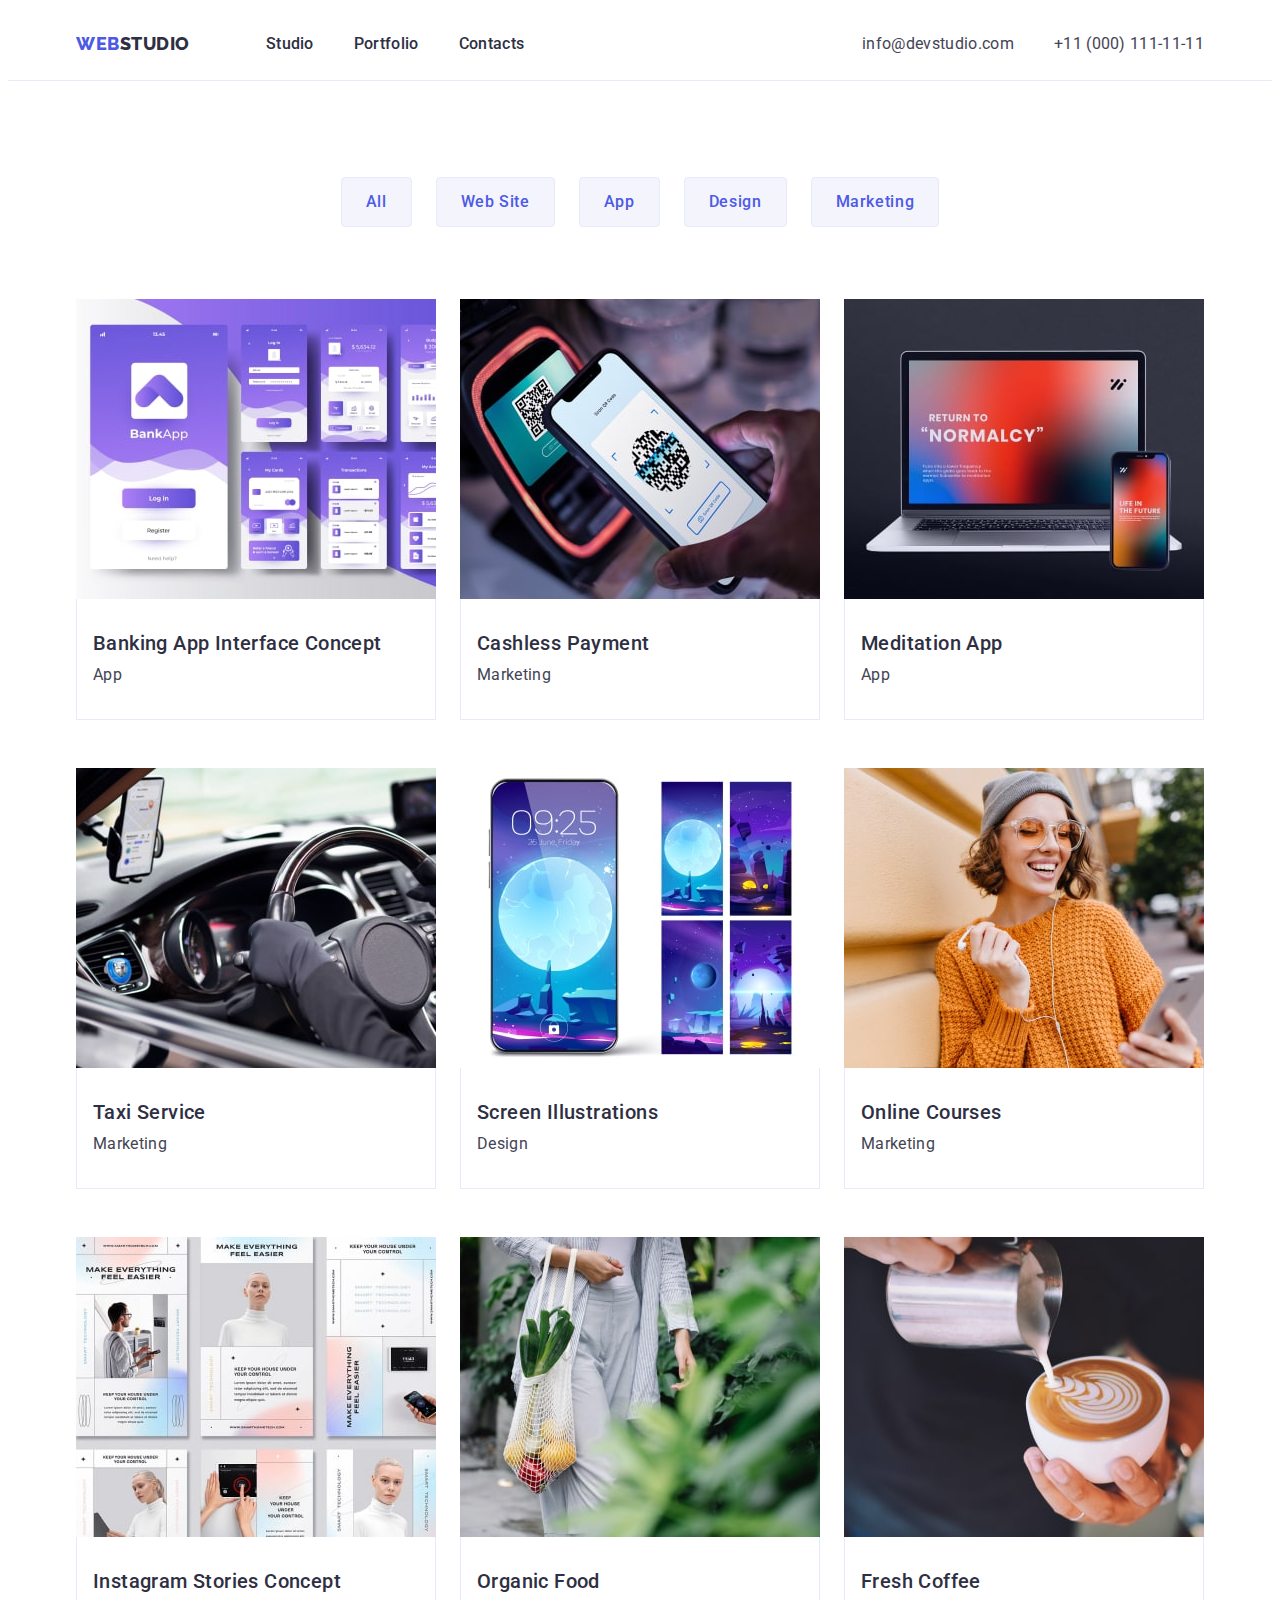
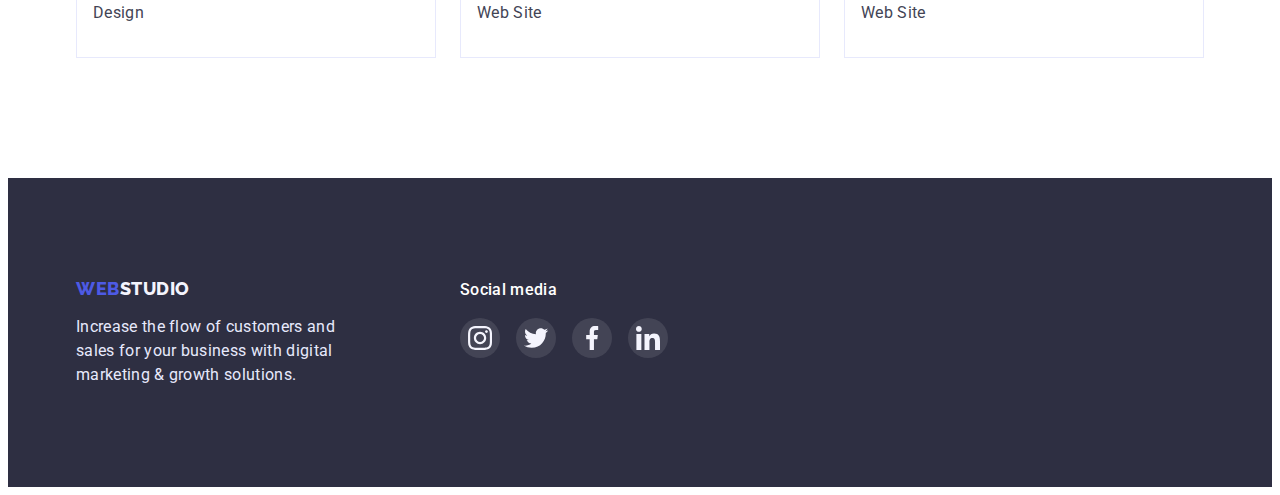
==== portfolio.html @ 263ffd2d "hw4" ====
<!DOCTYPE html>
<html lang="en">

<head>
    <meta charset="UTF-8">
    <meta http-equiv="X-UA-Compatible" content="IE=edge">
    <meta name="viewport" content="width=device-width, initial-scale=1.0">
    <title>webstudio</title>
    <link rel="preconnect" href="https://fonts.googleapis.com">
    <link rel="preconnect" href="https://fonts.gstatic.com" crossorigin>
    <link rel="stylesheet" href="https://cdnjs.cloudflare.com/ajax/libs/modern-normalize/1.1.0/modern-normalize.min.css"
        integrity="sha512-wpPYUAdjBVSE4KJnH1VR1HeZfpl1ub8YT/NKx4PuQ5NmX2tKuGu6U/JRp5y+Y8XG2tV+wKQpNHVUX03MfMFn9Q=="
        crossorigin="anonymous" referrerpolicy="no-referrer" />
    <link
        href="https://fonts.googleapis.com/css2?family=Raleway:wght@800&family=Roboto:wght@400;500;700;900&display=swap"
        rel="stylesheet">
    <link rel="stylesheet" href="./css/styles.css">
</head>

<body>


    <!-------------------- HEADER--------------------->
    <header class="header">
        <div class="container header-container">
            <nav class="nav list header-nav">
                <a class="logo logo-header link" href="./index.html">Web<span class="logo-span link">Studio</span></a>

                <ul class="list header-list-container">
                    <li class="nav-link-item"><a class="nav-link link" href="./index.html">Studio</a></li>
                    <li class="nav-link-item"><a class="nav-link link" href="./portfolio.html">Portfolio</a></li>
                    <li class="nav-link-item"><a class="nav-link link" href="">Contacts</a></li>
                </ul>
            </nav>
            <address class="address">
                <ul class="list list-container">
                    <li class="mail-li  address-mail-li"><a class="mail link"
                            href="mailto:info@devstudio.com">info@devstudio.com</a></li>
                    <li class="mail-li"><a class="mail link" href="tel:+110001111111">+11 (000) 111-11-11</a></li>
                </ul>
            </address>
        </div>
    </header>
    <main class="main">

        <section class="gallery-top">
            <div class="container">
                <h1 class="visually-hidden">main-title</h1>
                <ul class="hero hero-list list hero-list-item">
                    <li><button type="button" class="button">All</button></li>
                    <li><button type="button" class="button">Web Site</button></li>
                    <li><button type="button" class="button">App</button></li>
                    <li><button type="button" class="button">Design</button></li>
                    <li><button type="button" class="button">Marketing</button></li>
                </ul>
                <ul class="list main-photo">
                    <li class="main-photo-link">
                        <a class="link">
                            <img class="img" src="./imageshw2/img-min.jpg" alt="App screenes" width="360" height="300">
                            <div class="title-wrap">
                                <h2 class="gallery-title">Banking App Interface Concept</h2>
                                <p class="gallery-subtitle">App</p>
                            </div>
                        </a>
                    </li>
                    <li class="main-photo-link"><a class="link">
                            <img class="img" src="./imageshw2/img2-min.jpg" alt="Payment by phone" width="360"
                                height="300">
                            <div class="title-wrap">
                                <h2 class="gallery-title">Cashless Payment</h2>
                                <p class="gallery-subtitle">Marketing</p>
                            </div>
                        </a>
                    </li>
                    <li class="main-photo-link"><a class="link">
                            <img class="img" src="./imageshw2/img3g-min.jpg" alt="laptop skreen" width="360"
                                height="300">
                            <div class="title-wrap">
                                <h2 class="gallery-title">Meditation App</h2>
                                <p class="gallery-subtitle">App</p>
                            </div>
                        </a>
                    </li>
                    <li class="main-photo-link"><a class="link">
                            <img class="img" src="./imageshw2/img4-min.jpg" alt="car" width="360" height="300">
                            <div class="title-wrap">
                                <h2 class="gallery-title">Taxi Service</h2>
                                <p class="gallery-subtitle">Marketing</p>
                            </div>
                        </a>
                    </li>
                    <li class="main-photo-link"><a class="link">
                            <img class="img" src="./imageshw2/img5-min.jpg" alt="Screen Illustrations" width="360"
                                height="300">
                            <div class="title-wrap">
                                <h2 class="gallery-title">Screen Illustrations</h2>
                                <p class="gallery-subtitle">Design</p>
                            </div>
                        </a>
                    </li>
                    <li class="main-photo-link"><a class="link">
                            <img class="img" src="./imageshw2/img6-min.jpg" alt="happy girl" width="360" height="300">
                            <div class="title-wrap">
                                <h2 class="gallery-title">Online Courses</h2>
                                <p class="gallery-subtitle">Marketing</p>
                            </div>
                        </a>
                    </li>
                    <li class="main-photo-link"><a class="link">
                            <img class="img" src="./imageshw2/img7-min.jpg" alt="Instagram Stories" width="360"
                                height="300">
                            <div class="title-wrap">
                                <h2 class="gallery-title">Instagram Stories Concept</h2>
                                <p class="gallery-subtitle">Design</p>
                            </div>
                        </a>
                    </li>
                    <li class="main-photo-link"><a class="link">
                            <img class="img" src="./imageshw2/img8-min.jpg" alt="back with vegetables" width="360"
                                height="300">
                            <div class="title-wrap">
                                <h2 class="gallery-title">Organic Food</h2>
                                <p class="gallery-subtitle">Web Site</p>
                            </div>
                        </a>
                    </li>
                    <li class="main-photo-link"><a class="link">
                            <img class="img" src="./imageshw2/img9-min.jpg" alt="cup of Coffee" width="360"
                                height="300">
                            <div class="title-wrap">
                                <h2 class="gallery-title">Fresh Coffee</h2>
                                <p class="gallery-subtitle">Web Site</p>
                            </div>
                        </a>
                    </li>
                </ul>
            </div>
        </section>
    </main>
    <!-- footer-->
    <!-- footer-->
    <footer class="footer">
        <div class="container container-footer">
            <div><a class="logo link logo-footer" href="index.html">Web<span
                        class="logo-span-footer link">Studio</span></a>
                <p class="footer-title">
                    Increase the flow of customers and sales for your business with digital marketing & growth
                    solutions.
                </p>
            </div>
            <div class="footer-social">
                <h3 class="footer-soc-text">Social media</h3>
                <ul class="footer-soc-list list">
                    <li class="footer-icon-list">
                        <a class="footer-link">
                            <svg width="24" height="24" class="footer-svg">
                                <use href="./images/symbol-defs.svg#icon-instagram-2">
                                </use>
                            </svg></a>
                    </li>
                    <li class="footer-icon-list">
                        <a class="footer-link">
                            <svg width="24" height="24" class="footer-svg">
                                <use href="./images/symbol-defs.svg#icon-Group">
                                </use>
                            </svg></a>
                    </li>
                    <li class="footer-icon-list">
                        <a class="footer-link">
                            <svg width="24" height="24" class="footer-svg">
                                <use href="./images/symbol-defs.svg#icon-facebook-1">
                                </use>
                            </svg></a>
                    </li>
                    <li class="footer-icon-list">
                        <a class="footer-link">
                            <svg width="24" height="24" class="footer-svg">
                                <use href="./images/symbol-defs.svg#icon-linkedin-1">
                                </use>
                            </svg></a>
                    </li>
                </ul>
            </div>
        </div>

    </footer>
</body>

</html>
---- css/styles.css ----
:root{
    --iris:#4D5AE5;
    --ocean:#404BBF;
    --naviblue: #2E2F42;
    --green:#31D0AA;
    --slate:#434455;
    --laightslate:#8E8F99;
    --cornflower:#E7E9FC;
    --cloud:#F4F4FD;
    --navibluemodal:#2E2F42 40 %;
    --grey:#2E2F42 70 %;
}

/**--------------RESET------------*/
*,
*::before,
*::after{
box-sizing: border-box;
}

h1,
h2,
h3,
h4,
h5,
h6,
p{margin: 0;
}

 button{
    cursor: pointer;
}

 img{
    display: block;
    max-width: 100%;
    height: auto;
}

 ul{
    padding-left: 0;
margin: 0;
}

/*---------body--------*/



body {font-family: "Roboto", sans-serif;
    color: #434455 ;
    background-color: #FFFFFF;
 }



 



/* -------logo---------- */
.logo {
font-family: 'Raleway' ,sans-serif ;
font-weight: 800;
font-size: 18px;
line-height: 1.17;
color:var(--iris);
letter-spacing: 0.03em;
text-transform: uppercase;
}
.logo-header{
    display: block;
    padding-top: 24px;
    padding-bottom: 24px;
    margin-right:  76px;

}
.list-container{
    display: block;
}
.list.header-container{ 
    border: none;
}
.logo-span{
    color:var(--naviblue);
   }
    

    .logo link{text-decoration: none;}
   
    .logo-span-footer{
        font-family: 'Raleway' ,sans-serif ;
        font-weight: 800;
        font-size: 18px;
        line-height: 1.17;
        color:var(--cloud);
        letter-spacing: 0.03em;
        text-transform: uppercase;
        }
       
    


/* -----------nav----------- */
.container{
    width: 1158px;
    padding-left: 15px; 
    padding-right: 15px;
    margin: 0 auto;
 }
 .header{
    border-bottom: 1px solid #E7E9FC;
}
.header-container{
     display: flex;
     justify-content: space-between;
     
}  
.header-list-container{
    display: flex;
    
}

.header-nav{
    display: flex;
    align-items: center;

}


.nav:hover{ 
color: var(--iris);
}

.nav:active{
color: var(--iris);
}

.nav:focus{
color: var(--iris);  
}
.nav-link { 
    font-weight: 500;
    line-height: 1.5;
    letter-spacing: 0.02em;
    color: var(--naviblue);
    display: block;
    padding-top: 24px;
    padding-bottom: 24px;

}
.nav-link-item{

    margin-right:40px;
}
.nav-link-item:hover { 
    color:var(--ocean);
}
.nav-link-item:active{
    color:var(--ocean);
}
.nav-link-item:focus{
    color:var(--ocean);
}




.address{
    display: flex;
    font-style: normal;
    
    
    
}
.list-container{
    display: flex;
    align-items: center;
    justify-content: center;

    
}
.mail {
 
    font-weight: 400;
    font-size: 16px;
    line-height: 1.5;
    letter-spacing: 0.02em;
    color:var(--slate);
    display: block;
padding-top: 24px;
padding-bottom: 24px;
}
.tel {
    
    font-weight: 400;
    font-size: 16px;
    line-height: 1.5;
    letter-spacing: 0.02em;
    color:var(--slate);
}
.mail cursor{ align-self: start;}
.mail-li:hover{
    color: var(--ocean);
}
.mail-li:focus{
    color:var(--ocean);
}
.mail-li:active{
    color:var(--ocean);
   
}
.address-mail-li{
    margin-right: 40px;
}

.tel , .mail{cursor: pointer;} 
.tel-li:hover{
    color:var(--ocean);
}
.tel:focus{
    color:var(--ocean);
}
.tel:active{
    color:var(--ocean);
}





/* -----------hero---------------- */
   
   
.list{
    list-style: none}
.link{
     text-decoration: none;
}
.hero-container{
    text-align: center;
}
 .hero{
    font-weight: 500;
    font-size: 16px;
    line-height: 1.5; 
  
    
  }
  



.hero:hover {  color: var(--iris); }
.hero:active{ color: var(--iris);}
.hero:focus{ color: var(--iris);}


.hero-list-item{ 
    font-weight: 500;
    font-size: 16px;
    line-height: 1.5 ;
    display: flex; 
    justify-content: center;
    gap: 24px;
   margin-bottom: 72px;
    
    }




.mainpage-hero{
    background-color: var(--naviblue);
    padding-top: 188px;
    padding-bottom: 188px;
    background-image: linear-gradient(rgba(46, 47, 66, 0.7),rgba(46, 47, 66, 0.7)),url(../imageshw2/people-office\ 1.jpg);
    background-repeat: no-repeat;
    background-position: center;
    background-size: cover;
    
      
}
.mainpage-hero-title{
    font-size: 56px;
    text-align: center;
    letter-spacing: 0.02em;
    color:#ffffff;
    line-height: 1.07;
    width: 496px;
    margin: 0 auto;
}
   
 
  


.button{ 
    font-family:"Roboto", sans-serif;
    font-weight: 500;
    font-size: 16px;
    line-height: 1.5;
    color: var(--iris);
    letter-spacing: 0.04em;
    padding-top: 12px;
    padding-bottom: 12px;
    padding-left: 24px;
    padding-right: 24px;
    background:var(--cloud);
    border: 1px solid #E7E9FC;
    border-radius: 4px;

  
}

.button:hover{
    background: var(--iris); color: #ffffff;
    border-color:transparent;
}
.button:focus{
    background: var(--iris); color: #ffffff;
    border-color:transparent;
}
.button:active{
    background: var(--iris); color: #ffffff;

}



.button-hero{ 
    
    font-family: "Roboto", sans-serif;
    font-weight: 500;
    font-style: normal;
    font-size: 16px;
    line-height: 1.5;
    min-width: 169px;
 
    border: none;
    border-radius: 4px;
    box-shadow: 0px 4px 4px rgba(0, 0, 0, 0.15);
    letter-spacing: 0.04em;
    background-color:var(--iris);
    color: #FFFFFF;
    margin-top: 48px;
    padding-top: 16px;
    padding-right: 32px; 
    padding-bottom: 16px;
    padding-left: 32px;
}
  
.button-hero:hover{ background-color: var(--ocean);}

.button-hero:focus{ background-color: var(--ocean);}




/*****---------------- offers-container------------------ */

.offers-list-container{ 
    display: flex;
    gap: 24px;

}
.offers-title{
   flex-basis: auto;
width: 264px;
}

.offers-list{
    font-weight: 500;
    line-height: 1.2;
    letter-spacing: 0.02;
    color: var(--naviblue);
    font-size: 36px;
    text-align: center;
    text-transform: capitalize;
}
.offer-list-item{
font-weight: 500;
font-size: 20px;
line-height:1.2 ;
letter-spacing: 0.02em;
color: var(--naviblue);
margin-bottom: 8px;}

/* .offer-list-item::before{
    display: block;
    width: 264px;
    height: 112px;
    content:"";
    background-image: url(../i);} */




.offers{
    padding-top: 120px;
    padding-bottom: 120px;

}
.icon-container{
   padding-top: 24px;
   padding-bottom: 24px;
   padding-right: 100px;
   padding-left: 100px;

}
.text{
        font-weight: 400;
        font-size: 16px;
        line-height: 1.5;
        letter-spacing: 0.02em;
        color:var(--slate);  
}


/******* ------------gallery------------- */

.main-gallery{
    padding-bottom: 120px;

}
.gallery-text{
    padding-top: 32px;
    padding-right: 16px;
    padding-bottom: 32px;
    padding-left: 16px;
}
.main-gallery-list{
    display: flex;
    gap:24px;
    
}
.main-gallery-text{
    font-size: 36px;
    line-height: 1.11;
    text-align: center;
    letter-spacing: 0.02em;
    text-transform: capitalize;
    color: var(--naviblue);
    margin-bottom: 72px;
   
}
.main-photo-link:hover{
    box-shadow: 0px 1px 6px rgba(46, 47, 66, 0.08), 0px 1px 1px rgba(46, 47, 66, 0.16), 0px 2px 1px rgba(46, 47, 66, 0.08); 
}
.main-photo-link:focus{
    box-shadow: 0px 1px 6px rgba(46, 47, 66, 0.08), 0px 1px 1px rgba(46, 47, 66, 0.16), 0px 2px 1px rgba(46, 47, 66, 0.08); 
}
.gallery-top{
    padding-top: 96px;
    padding-bottom: 120px;

}
.gallery-title{
    font-weight: 500;
font-size: 20px;
line-height: 1.2;
letter-spacing: 0.02em;
color:var(--naviblue);
margin-bottom: 8px;


}
.gallery-subtitle{

font-size: 16px;
line-height: 1.5;
letter-spacing: 0.02em;
color:var(--slate);

}
.main-gallery-img{

    width: 360px;
}
/*-------------team---------------------*/

.team{
     background:var(--cloud);
    padding-bottom: 120px;
    padding-top: 120px;
 }
    .team-container{
    }
.team-container-resume{
    
    display: flex;
    gap: 24px;
}

.team-gellery{
background-color:var(--cloud);
font-weight: 500;
font-size: 36px;
line-height: 1.11;
text-align: center;
letter-spacing: 0.02em;
text-transform: capitalize;
color: var(--naviblue);
margin-bottom: 72px;

}
.team-gellery-list{
background-color: #FFFFFF;
width: 264px;
border-radius: 0px 0px 4px 4px;
box-shadow: 0px 1px 6px rgba(46, 47, 66, 0.08), 0px 1px 1px rgba(46, 47, 66, 0.16), 0px 2px 1px rgba(46, 47, 66, 0.08);


}

.team-gellery-text{
    font-weight: 500;
    font-size: 20px;
    line-height: 1.2;
    text-align: center;
    letter-spacing: 0.02em;
    color: var(--naviblue);
    margin-bottom: 8px;
  
}
.team-gellery-subtext{
    font-size: 16px;
    line-height: 1.5;
    text-align: center;
    letter-spacing: 0.02em;
    color: var(--slate);

}
.social{
    display: flex;
    gap: 24px;
    justify-content: center;
    padding-bottom: 32px;
}
.social-link{
    
    width: 40px;
    height: 40px;
    background-color: var(--iris);
    border-radius: 50%;
   
    
}
.social-link:hover{background-color: var(--ocean);
    
}
.icon-social{
width: 100%;
height: 100%;

}
.icon-svg{
margin: 12px;
}
/* ----------CUSTOMERS---------------- */

.customers{
    padding-top: 48px;
    padding-bottom: 120px;
    margin-left: 128px;
    margin-right: 128px;

}
.customers-text{
    font-family: 'Roboto';
    font-size: 36px;
    line-height: 1.11em;
    text-align: center;
    letter-spacing: 0.02em;
    text-transform: capitalize;
    color:var(--naviblue);
    margin:auto;  
    margin-bottom: 72px; 
}
.customers-list{
    display: flex;
    gap: 24px;
    justify-content: center; 
  
}
.customers-link{
   border: 1px solid var(--laightslate);
    width: 168px;
    height: 88px;
    display: flex;
    justify-content: center;
    align-content: center;
    padding: 16px 32px 16px 32px;
  
  
}
.customers-link:hover{border: 1px solid var(--ocean);}
.customers-link:focus{border: 1px solid var(--ocean);}

.customers-icon{
    width: 100%;
    height: 100%;
    display: flex;
    fill: var(--laightslate);
}
 
.customers-icon:hover{
    fill:var(--ocean);
 } 




.customers-svg{  
    justify-content: center;
    align-content: center;
 }  


/* ---------footer----------- */
.footer{
    display: flex;
    background-color:var(--naviblue);
    color:#ffffff;
    padding-top: 100px;
    padding-bottom: 100px;}
    
.container-footer{
    display: flex;


}
    .footer-title{
font-size: 16px;
line-height: 1.5;
letter-spacing: 0.02em;
color:var(--cornflower);
max-width: 264px;
height: 72px;

}
 .footer-social{
    margin-left: 120px;
   

 }    

.footer-soc-text{
    font-family: 'Roboto';
    font-weight: 500;
    font-size: 16px;
    line-height: 1.5;
    letter-spacing: 0.02em;
    color: #FFFFFF;
    margin-bottom: 16px;

   
}

.footer-soc-list{
display: flex;
gap:16px;
justify-content: center;
align-content: center;
}

.footer-icon-list{

    width: 40px;
    height: 40px;
    border-radius: 50%;
    padding: 8px;
    background-color: rgba(255,255,255,0.1);
    justify-content: center;
    align-content: center;}

.footer-link{
    width: 100%;
    height: 100%;
   

}
.footer-svg{
fill:#FFFFFF

}


.logo-footer{
display: inline-block;
  margin-bottom: 16px;
   
}
.main-photo{
    display: flex;
    flex-wrap: wrap;
    gap: 24px;
    row-gap: 48px;
}
.main-photo-link{
    width: 360px;
    background: #FFFFFF;
}
.title-wrap{
    padding-left: 16px;
    padding-right: 16px;
    padding-top: 32px;
    padding-bottom: 32px;
    border-left: 1px solid #E7E9FC;
    border-bottom: 1px solid #E7E9FC;
    border-right: 1px solid #E7E9FC;
}
.visually-hidden {
    position: absolute;
      white-space: nowrap;
      width: 1px;
      height: 1px;
      overflow: hidden;
      border: 0;
      padding: 0;
      clip: rect(0 0 0 0);
      clip-path: inset(50%);
      margin: -1px;
  }
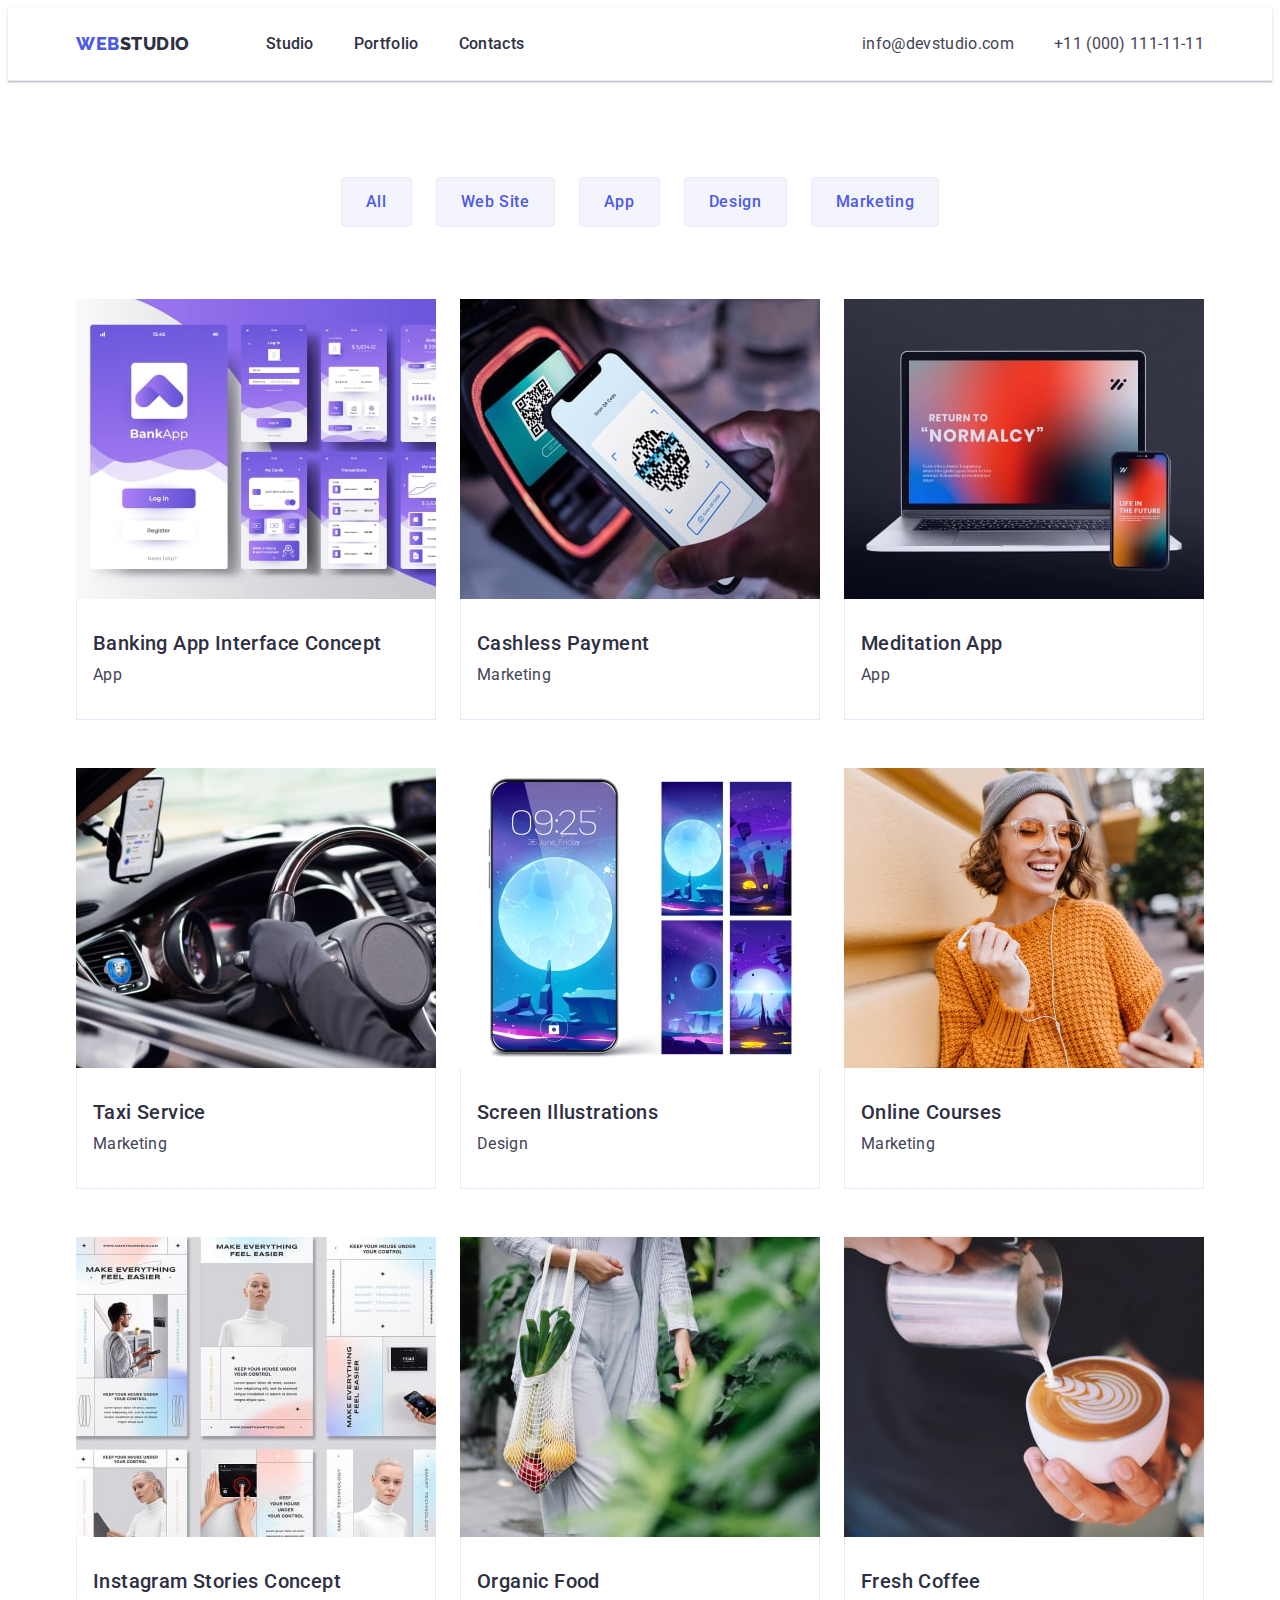
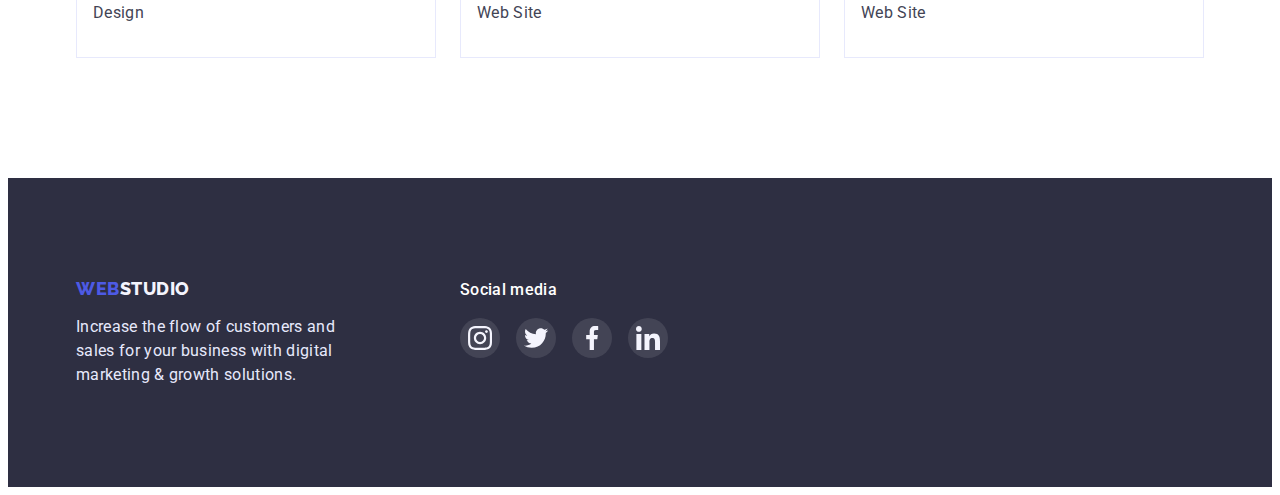
==== commit 7c0ee3da: "check_1" ====
--- a/portfolio.html
+++ b/portfolio.html
@@ -56,7 +56,7 @@
                 <ul class="list main-photo">
                     <li class="main-photo-link">
                         <a class="link">
-                            <img class="img" src="./imageshw2/img-min.jpg" alt="App screenes" width="360" height="300">
+                            <img class="img" src=".//images/img-min.jpg" alt="App screenes" width="360" height="300">
                             <div class="title-wrap">
                                 <h2 class="gallery-title">Banking App Interface Concept</h2>
                                 <p class="gallery-subtitle">App</p>
@@ -64,7 +64,7 @@
                         </a>
                     </li>
                     <li class="main-photo-link"><a class="link">
-                            <img class="img" src="./imageshw2/img2-min.jpg" alt="Payment by phone" width="360"
+                            <img class="img" src=".//images/img2-min.jpg" alt="Payment by phone" width="360"
                                 height="300">
                             <div class="title-wrap">
                                 <h2 class="gallery-title">Cashless Payment</h2>
@@ -73,7 +73,7 @@
                         </a>
                     </li>
                     <li class="main-photo-link"><a class="link">
-                            <img class="img" src="./imageshw2/img3g-min.jpg" alt="laptop skreen" width="360"
+                            <img class="img" src=".//images/img3g-min.jpg" alt="laptop skreen" width="360"
                                 height="300">
                             <div class="title-wrap">
                                 <h2 class="gallery-title">Meditation App</h2>
@@ -82,7 +82,7 @@
                         </a>
                     </li>
                     <li class="main-photo-link"><a class="link">
-                            <img class="img" src="./imageshw2/img4-min.jpg" alt="car" width="360" height="300">
+                            <img class="img" src=".//images/img4-min.jpg" alt="car" width="360" height="300">
                             <div class="title-wrap">
                                 <h2 class="gallery-title">Taxi Service</h2>
                                 <p class="gallery-subtitle">Marketing</p>
@@ -90,7 +90,7 @@
                         </a>
                     </li>
                     <li class="main-photo-link"><a class="link">
-                            <img class="img" src="./imageshw2/img5-min.jpg" alt="Screen Illustrations" width="360"
+                            <img class="img" src=".//images/img5-min.jpg" alt="Screen Illustrations" width="360"
                                 height="300">
                             <div class="title-wrap">
                                 <h2 class="gallery-title">Screen Illustrations</h2>
@@ -99,7 +99,7 @@
                         </a>
                     </li>
                     <li class="main-photo-link"><a class="link">
-                            <img class="img" src="./imageshw2/img6-min.jpg" alt="happy girl" width="360" height="300">
+                            <img class="img" src=".//images/img6-min.jpg" alt="happy girl" width="360" height="300">
                             <div class="title-wrap">
                                 <h2 class="gallery-title">Online Courses</h2>
                                 <p class="gallery-subtitle">Marketing</p>
@@ -107,7 +107,7 @@
                         </a>
                     </li>
                     <li class="main-photo-link"><a class="link">
-                            <img class="img" src="./imageshw2/img7-min.jpg" alt="Instagram Stories" width="360"
+                            <img class="img" src=".//images/img7-min.jpg" alt="Instagram Stories" width="360"
                                 height="300">
                             <div class="title-wrap">
                                 <h2 class="gallery-title">Instagram Stories Concept</h2>
@@ -116,7 +116,7 @@
                         </a>
                     </li>
                     <li class="main-photo-link"><a class="link">
-                            <img class="img" src="./imageshw2/img8-min.jpg" alt="back with vegetables" width="360"
+                            <img class="img" src=".//images/img8-min.jpg" alt="back with vegetables" width="360"
                                 height="300">
                             <div class="title-wrap">
                                 <h2 class="gallery-title">Organic Food</h2>
@@ -125,7 +125,7 @@
                         </a>
                     </li>
                     <li class="main-photo-link"><a class="link">
-                            <img class="img" src="./imageshw2/img9-min.jpg" alt="cup of Coffee" width="360"
+                            <img class="img" src=".//images/img9-min.jpg" alt="cup of Coffee" width="360"
                                 height="300">
                             <div class="title-wrap">
                                 <h2 class="gallery-title">Fresh Coffee</h2>
--- a/css/styles.css
+++ b/css/styles.css
@@ -54,8 +54,12 @@
 
 
  
-
-
+ .header{
+    border-bottom: 1px solid #E7E9FC;
+    box-shadow: 0px 1px 6px 0px rgba(46, 47, 66, 0.08),
+     0px 1px 1px 0px rgba(46, 47, 66, 0.16),
+     0px 2px 1px 0px rgba(46, 47, 66, 0.08);
+ }
 
 /* -------logo---------- */
 .logo {
@@ -107,9 +111,7 @@
     padding-right: 15px;
     margin: 0 auto;
  }
- .header{
-    border-bottom: 1px solid #E7E9FC;
-}
+
 .header-container{
      display: flex;
      justify-content: space-between;
@@ -270,10 +272,13 @@
 
 
 .mainpage-hero{
+    max-width: 1440px; 
+    margin-left: auto;
+    margin-right: auto;
     background-color: var(--naviblue);
     padding-top: 188px;
     padding-bottom: 188px;
-    background-image: linear-gradient(rgba(46, 47, 66, 0.7),rgba(46, 47, 66, 0.7)),url(../imageshw2/people-office\ 1.jpg);
+    background-image: linear-gradient(rgba(46, 47, 66, 0.7),rgba(46, 47, 66, 0.7)),url(../images/people-office1.jpg);
     background-repeat: no-repeat;
     background-position: center;
     background-size: cover;
@@ -356,12 +361,14 @@
 
 
 
-/*****---------------- offers-container------------------ */
+/*****---------------- offers------------------ */
 
 .offers-list-container{ 
     display: flex;
     gap: 24px;
-
+}
+.offers-container{
+    
 }
 .offers-title{
    flex-basis: auto;
@@ -401,11 +408,13 @@
 
 }
 .icon-container{
-   padding-top: 24px;
-   padding-bottom: 24px;
-   padding-right: 100px;
-   padding-left: 100px;
-
+    width: 264px; 
+    display: flex;
+    align-items: center;
+    justify-content: center;
+   margin-bottom: 8px;
+    background: #F4F4FD;
+    border-radius: 4px;
 }
 .text{
         font-weight: 400;
@@ -540,29 +549,41 @@
     
     width: 40px;
     height: 40px;
+   
+   
+    
+}
+.icon-social:hover{background-color: var(--ocean);
+    
+}
+
+
+.icon-social:focus{background-color: var(--ocean);
+    
+}
+.icon-social{
+    display: flex;
+    align-items: center;
+    justify-content: center;
+    width: 100%;
+    height: 100%;
     background-color: var(--iris);
     border-radius: 50%;
-   
-    
-}
-.social-link:hover{background-color: var(--ocean);
-    
-}
-.icon-social{
-width: 100%;
-height: 100%;
-
 }
 .icon-svg{
-margin: 12px;
+
 }
 /* ----------CUSTOMERS---------------- */
 
 .customers{
-    padding-top: 48px;
+    padding-top: 120px;
     padding-bottom: 120px;
-    margin-left: 128px;
-    margin-right: 128px;
+
+
+}
+.customers-container{
+    align-items: center;
+    justify-content: center;
 
 }
 .customers-text{
@@ -583,23 +604,19 @@
   
 }
 .customers-link{
-   border: 1px solid var(--laightslate);
     width: 168px;
     height: 88px;
-    display: flex;
-    justify-content: center;
-    align-content: center;
-    padding: 16px 32px 16px 32px;
-  
-  
-}
-.customers-link:hover{border: 1px solid var(--ocean);}
-.customers-link:focus{border: 1px solid var(--ocean);}
+}
 
 .customers-icon{
     width: 100%;
     height: 100%;
     display: flex;
+    justify-content: center;
+    align-items: center;
+    box-shadow: (0px 4px 4px rgba(0, 0, 0, 0.25)),
+    (0px 4px 4px rgba(0, 0, 0, 0.25));
+    border: 1px solid var(--laightslate);
     fill: var(--laightslate);
 }
  
@@ -607,7 +624,9 @@
     fill:var(--ocean);
  } 
 
-
+.customers-icon:focus{
+    fill:var(--ocean);
+ } 
 
 
 .customers-svg{  
@@ -626,6 +645,8 @@
     
 .container-footer{
     display: flex;
+    align-items: baseline;
+  
 
 
 }
@@ -660,25 +681,30 @@
 display: flex;
 gap:16px;
 justify-content: center;
-align-content: center;
+align-items: center;
 }
 
 .footer-icon-list{
 
     width: 40px;
     height: 40px;
-    border-radius: 50%;
-    padding: 8px;
-    background-color: rgba(255,255,255,0.1);
-    justify-content: center;
-    align-content: center;}
+}
 
 .footer-link{
     width: 100%;
     height: 100%;
-   
-
-}
+    display: flex;
+    border-radius: 50%;
+    background-color: rgba(255,255,255,0.1);
+    justify-content: center;
+    align-items: center;
+
+
+}
+.footer-link:hover{background-color: var(--green);}
+.footer-link:focus{background-color: var(--green);}
+
+
 .footer-svg{
 fill:#FFFFFF
 
